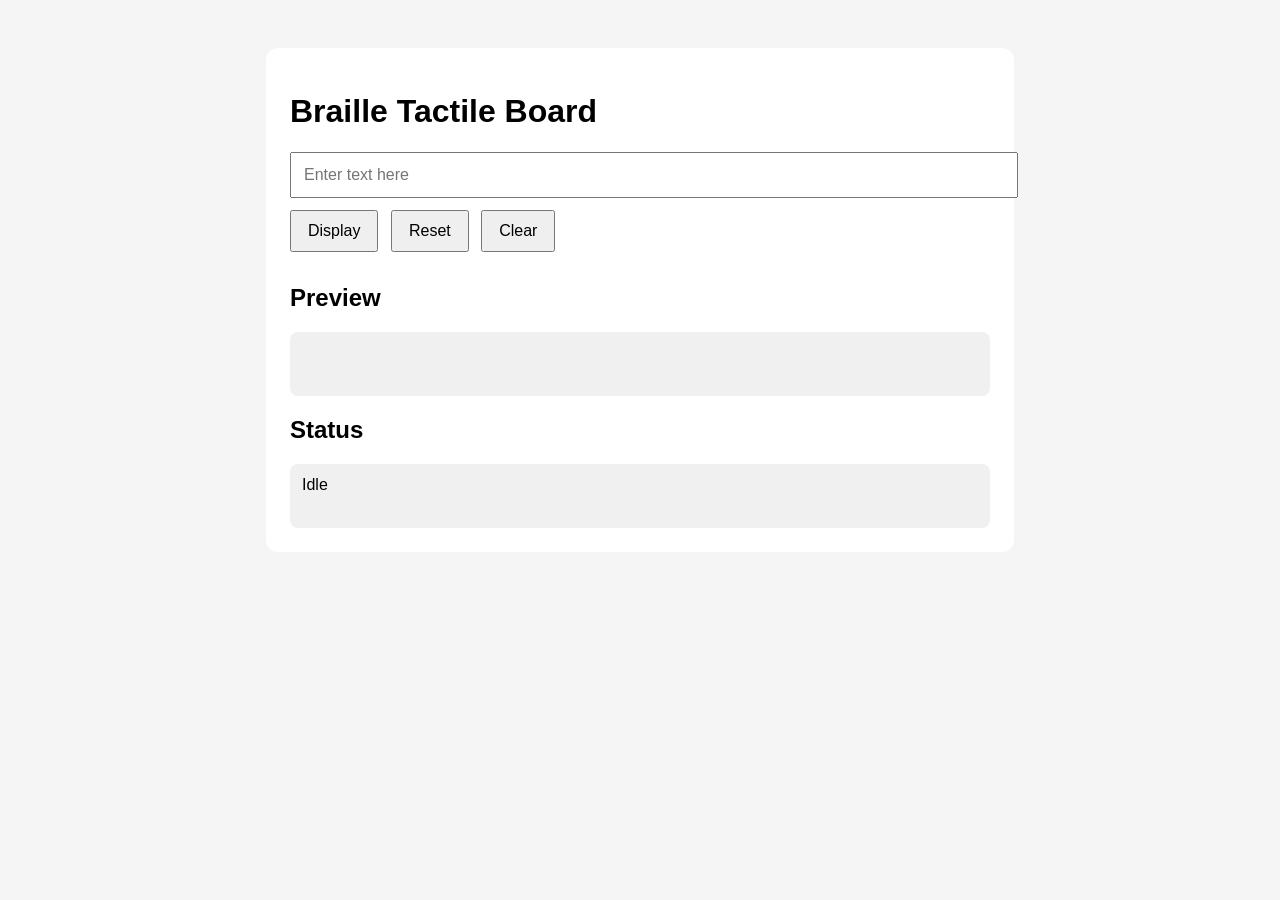
==== index.html @ ec38de1b "Add files via upload front end draft" ====
<!DOCTYPE html>
<html>
<head>
    <title>Braille Board Controller</title>
    <link rel="stylesheet" href="/static/style.css">
</head>
<body>
    <div class="container">
        <h1>Braille Tactile Board</h1>

        <input id="textInput" type="text" placeholder="Enter text here">
        <div class="buttons">
            <button onclick="sendText()">Display</button>
            <button onclick="resetBoard()">Reset</button>
            <button onclick="clearBoard()">Clear</button>
        </div>

        <h2>Preview</h2>
        <div id="preview"></div>

        <h2>Status</h2>
        <div id="status">Idle</div>
    </div>

    <script>
        async function sendText() {
            const text = document.getElementById("textInput").value;

            const response = await fetch("/display", {
                method: "POST",
                headers: { "Content-Type": "application/json" },
                body: JSON.stringify({ text: text })
            });

            const data = await response.json();

            document.getElementById("status").innerText = "Displayed successfully";

            let previewHtml = "";
            data.patterns.forEach(item => {
                previewHtml += `<p><strong>${item.char}</strong>: ${item.pattern}</p>`;
            });

            document.getElementById("preview").innerHTML = previewHtml;
        }

        async function resetBoard() {
            await fetch("/reset", { method: "POST" });
            document.getElementById("status").innerText = "Board reset";
        }

        async function clearBoard() {
            await fetch("/clear", { method: "POST" });
            document.getElementById("status").innerText = "Board cleared";
            document.getElementById("preview").innerHTML = "";
            document.getElementById("textInput").value = "";
        }
    </script>
</body>
</html>
---- static/style.css ----
body {
    font-family: Arial, sans-serif;
    padding: 40px;
    background: #f5f5f5;
}

.container {
    max-width: 700px;
    margin: auto;
    background: white;
    padding: 24px;
    border-radius: 12px;
}

input {
    width: 100%;
    padding: 12px;
    font-size: 16px;
    margin-bottom: 12px;
}

button {
    padding: 10px 16px;
    margin-right: 8px;
    margin-bottom: 12px;
    font-size: 16px;
    cursor: pointer;
}

#preview, #status {
    background: #f0f0f0;
    padding: 12px;
    border-radius: 8px;
    min-height: 40px;
}
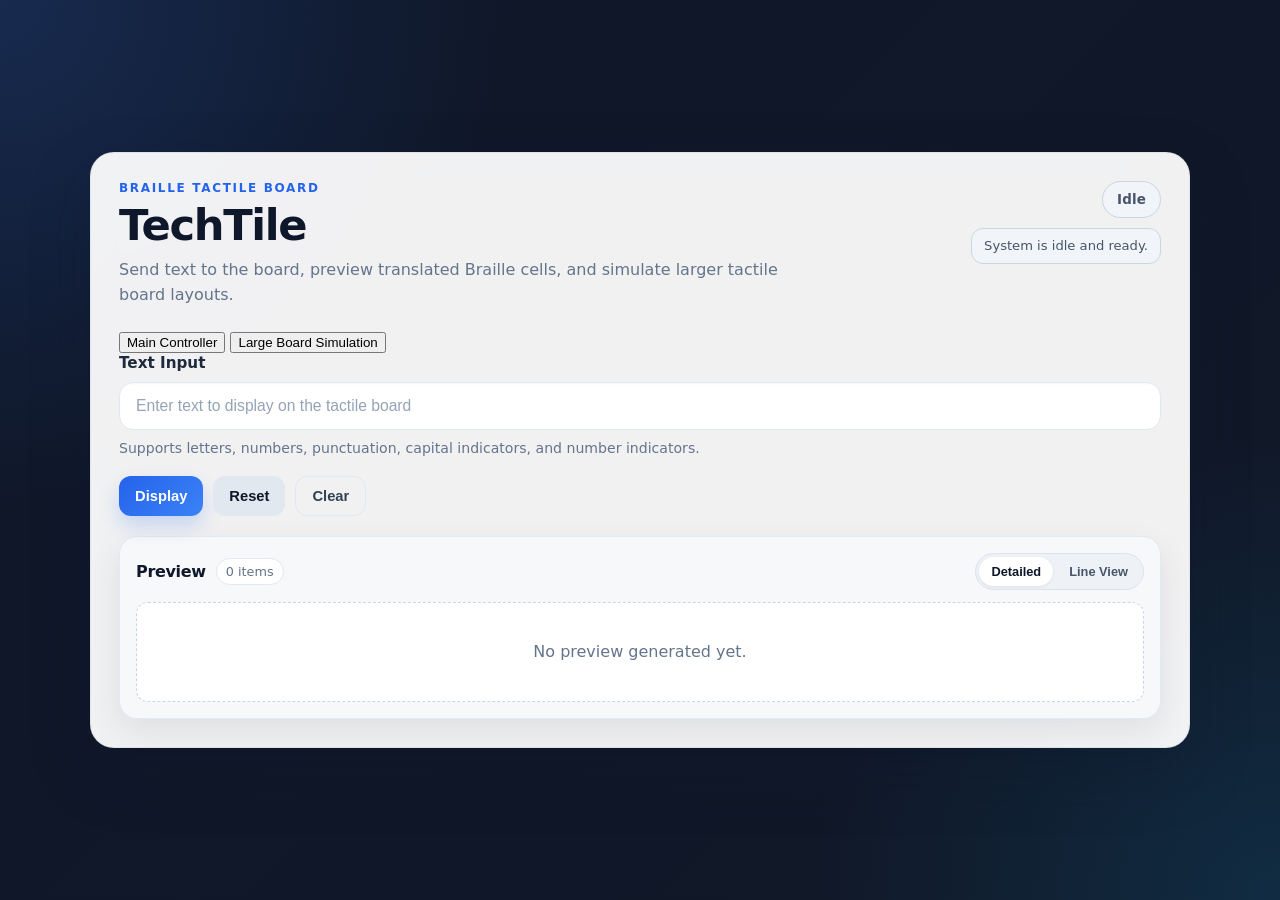
==== commit 3e711252: "Add files via upload Update index.html - add simulation" ====
--- a/index.html
+++ b/index.html
@@ -1,60 +1,1194 @@
 <!DOCTYPE html>
-<html>
+<html lang="en">
 <head>
+    <meta charset="UTF-8" />
+    <meta name="viewport" content="width=device-width, initial-scale=1.0" />
     <title>Braille Board Controller</title>
-    <link rel="stylesheet" href="/static/style.css">
+    <link rel="stylesheet" href="/static/style.css" />
 </head>
 <body>
-    <div class="container">
-        <h1>Braille Tactile Board</h1>
-
-        <input id="textInput" type="text" placeholder="Enter text here">
-        <div class="buttons">
-            <button onclick="sendText()">Display</button>
-            <button onclick="resetBoard()">Reset</button>
-            <button onclick="clearBoard()">Clear</button>
-        </div>
-
-        <h2>Preview</h2>
-        <div id="preview"></div>
-
-        <h2>Status</h2>
-        <div id="status">Idle</div>
-    </div>
+    <main class="app-shell">
+        <section class="panel">
+            <header class="panel-header">
+                <div class="header-left">
+                    <p class="eyebrow">Braille Tactile Board</p>
+                    <h1>TechTile</h1>
+                    <p class="subtitle">
+                        Send text to the board, preview translated Braille cells, and simulate larger tactile board layouts.
+                    </p>
+                </div>
+
+                <div class="header-right">
+                    <div class="status-pill pill-idle" id="statusPill">Idle</div>
+                    <div class="status-inline status-idle" id="statusInline">
+                        System is idle and ready.
+                    </div>
+                </div>
+            </header>
+
+            <section class="tab-bar" role="tablist" aria-label="Application views">
+                <button
+                    type="button"
+                    class="app-tab active"
+                    id="mainTabBtn"
+                    role="tab"
+                    aria-selected="true"
+                    aria-controls="mainTabPanel"
+                    onclick="setAppTab('main')"
+                >
+                    Main Controller
+                </button>
+                <button
+                    type="button"
+                    class="app-tab"
+                    id="simulationTabBtn"
+                    role="tab"
+                    aria-selected="false"
+                    aria-controls="simulationTabPanel"
+                    onclick="setAppTab('simulation')"
+                >
+                    Large Board Simulation
+                </button>
+            </section>
+
+            <section
+                id="mainTabPanel"
+                class="tab-panel active"
+                role="tabpanel"
+                aria-labelledby="mainTabBtn"
+            >
+                <section class="control-group">
+                    <label for="textInput" class="input-label">Text Input</label>
+                    <div class="input-row">
+                        <input
+                            id="textInput"
+                            type="text"
+                            placeholder="Enter text to display on the tactile board"
+                            maxlength="120"
+                        />
+                    </div>
+                    <p class="helper-text">
+                        Supports letters, numbers, punctuation, capital indicators, and number indicators.
+                    </p>
+                </section>
+
+                <section class="action-group">
+                    <button class="btn btn-primary" onclick="sendText()">Display</button>
+                    <button class="btn btn-secondary" onclick="resetBoard()">Reset</button>
+                    <button class="btn btn-ghost" onclick="clearBoard()">Clear</button>
+                </section>
+
+                <section class="preview-section">
+                    <div class="card">
+                        <div class="card-header preview-header">
+                            <div class="preview-title-group">
+                                <h2>Preview</h2>
+                                <span class="card-meta" id="previewCount">0 items</span>
+                            </div>
+
+                            <div class="preview-toggle" role="tablist" aria-label="Preview mode">
+                                <button
+                                    type="button"
+                                    class="toggle-btn active"
+                                    id="detailModeBtn"
+                                    onclick="setPreviewMode('detail')"
+                                >
+                                    Detailed
+                                </button>
+                                <button
+                                    type="button"
+                                    class="toggle-btn"
+                                    id="lineModeBtn"
+                                    onclick="setPreviewMode('line')"
+                                >
+                                    Line View
+                                </button>
+                            </div>
+                        </div>
+
+                        <div id="preview" class="preview-empty">
+                            No preview generated yet.
+                        </div>
+                    </div>
+                </section>
+            </section>
+
+            <section
+                id="simulationTabPanel"
+                class="tab-panel"
+                role="tabpanel"
+                aria-labelledby="simulationTabBtn"
+                hidden
+            >
+                <div class="simulation-layout">
+                    <div class="simulation-controls">
+                        <div class="card">
+                            <div class="card-header">
+                                <h2>Input Mode</h2>
+                                <span class="card-meta" id="simulationInputModeMeta">Text Mode</span>
+                            </div>
+
+                            <section class="control-group">
+                                <label class="input-label">Choose Input Type</label>
+                                <div class="segmented-control" role="tablist" aria-label="Simulation input type">
+                                    <button
+                                        type="button"
+                                        class="segment-btn active"
+                                        id="simulationTextModeBtn"
+                                        onclick="setSimulationInputMode('text')"
+                                    >
+                                        Text
+                                    </button>
+                                    <button
+                                        type="button"
+                                        class="segment-btn"
+                                        id="simulationJpgModeBtn"
+                                        onclick="setSimulationInputMode('jpg')"
+                                    >
+                                        Image
+                                    </button>
+                                </div>
+                            </section>
+
+                            <p class="helper-text" id="modeDescription">
+                                Text mode uses board size as rows × characters per line. Each character is shown as a grouped 2 × 3 Braille cell.
+                            </p>
+                        </div>
+
+                        <div class="card">
+                            <div class="card-header">
+                                <h2>Board Size</h2>
+                                <span class="card-meta" id="simulationBoardSizeMeta">3 rows × 8 chars</span>
+                            </div>
+
+                            <div class="board-size-grid">
+                                <section class="control-group compact-control-group">
+                                    <label for="boardRowsInput" class="input-label" id="boardRowsLabel">Rows</label>
+                                    <div class="input-row size-input-row">
+                                        <input
+                                            id="boardRowsInput"
+                                            class="small-number-input"
+                                            type="number"
+                                            min="1"
+                                            max="100"
+                                            step="1"
+                                            value="3"
+                                            placeholder="Rows"
+                                        />
+                                    </div>
+                                </section>
+
+                                <section class="control-group compact-control-group">
+                                    <label for="boardColsInput" class="input-label" id="boardColsLabel">Characters Per Line</label>
+                                    <div class="input-row size-input-row">
+                                        <input
+                                            id="boardColsInput"
+                                            class="small-number-input"
+                                            type="number"
+                                            min="1"
+                                            max="100"
+                                            step="1"
+                                            value="8"
+                                            placeholder="Characters per line"
+                                        />
+                                    </div>
+                                </section>
+                            </div>
+
+                            <p class="helper-text" id="boardSizeHelper">
+                                For text, this means rows of characters and max characters per line. For image, this becomes rows × columns.
+                            </p>
+                            <p class="helper-text image-limit-note" id="simulationImageLimitNote" hidden>
+                                Max preview size: --
+                            </p>
+
+                            <section class="action-group simulation-actions">
+                                <button class="btn btn-primary" onclick="applySimulationBoardSize()">Apply Size</button>
+                                <button class="btn btn-secondary" onclick="resetSimulationBoard()">Reset Simulation</button>
+                            </section>
+                        </div>
+
+                        <div class="card">
+                            <div class="card-header">
+                                <h2>Display Input</h2>
+                                <span class="card-meta" id="simulationDisplayMeta">Ready</span>
+                            </div>
+
+                            <section id="simulationTextInputSection" class="control-group">
+                                <label for="simulationTextInput" class="input-label">Text to Display</label>
+                                <div class="input-row">
+                                    <input
+                                        id="simulationTextInput"
+                                        type="text"
+                                        placeholder="Enter text to simulate on the large board"
+                                        maxlength="1000"
+                                    />
+                                </div>
+                                <p class="helper-text">
+                                    Characters wrap to the next line when they exceed the max characters per line. If the full text exceeds the board capacity, use Continue Text in the preview panel.
+                                </p>
+                            </section>
+
+                            <section id="simulationJpgInputSection" class="control-group" hidden>
+                                <label for="simulationJpgInput" class="input-label">Image Upload</label>
+                                <div class="input-row">
+                                    <input
+                                        id="simulationJpgInput"
+                                        type="file"
+                                        accept=".jpg,.jpeg,image/jpeg"
+                                        disabled
+                                    />
+                                </div>
+                                <p class="helper-text">
+                                    Image upload UI is included, and the board switches to rows × columns mode, but image rendering is still disabled for now.
+                                </p>
+                            </section>
+
+                            <section class="action-group simulation-actions">
+                                <button class="btn btn-primary" onclick="renderSimulationInput()">Render on Board</button>
+                                <button class="btn btn-ghost" onclick="clearSimulationContent()">Clear Content</button>
+                            </section>
+
+                            <p class="helper-text simulation-pagination-note" id="simulationPaginationNote">
+                                No overflow text.
+                            </p>
+                        </div>
+                    </div>
+
+                    <div class="simulation-preview">
+                        <div class="card">
+                            <div class="card-header preview-header">
+                                <div class="preview-title-group">
+                                    <h2>Large Board Preview</h2>
+                                    <span class="card-meta" id="simulationPreviewCount">24 character slots</span>
+                                </div>
+
+                                <div class="simulation-preview-actions">
+                                    <button
+                                        class="btn btn-secondary btn-compact"
+                                        id="continueTextBtn"
+                                        onclick="continueSimulationText()"
+                                        hidden
+                                    >
+                                        Continue Text
+                                    </button>
+                                </div>
+                            </div>
+
+                            <div class="simulation-board-shell text-fit" id="simulationBoardShell">
+                                <div id="simulationBoard" class="simulation-board" aria-label="Large board simulation"></div>
+                            </div>
+
+                            <div class="simulation-detail-section" id="simulationDetailSection">
+                                <div class="simulation-detail-header">
+                                    <div class="preview-title-group">
+                                        <h3>Detailed Preview</h3>
+                                        <span class="card-meta" id="simulationDetailCount">0 items</span>
+                                    </div>
+                                </div>
+
+                                <div id="simulationDetailPreview" class="preview-empty">
+                                    No detailed preview generated yet.
+                                </div>
+                            </div>
+                        </div>
+                    </div>
+                </div>
+            </section>
+        </section>
+    </main>
 
     <script>
-        async function sendText() {
-            const text = document.getElementById("textInput").value;
-
+        const statusPillEl = document.getElementById("statusPill");
+        const statusInlineEl = document.getElementById("statusInline");
+        const previewEl = document.getElementById("preview");
+        const previewCountEl = document.getElementById("previewCount");
+        const textInputEl = document.getElementById("textInput");
+        const detailModeBtn = document.getElementById("detailModeBtn");
+        const lineModeBtn = document.getElementById("lineModeBtn");
+
+        const mainTabBtn = document.getElementById("mainTabBtn");
+        const simulationTabBtn = document.getElementById("simulationTabBtn");
+        const mainTabPanel = document.getElementById("mainTabPanel");
+        const simulationTabPanel = document.getElementById("simulationTabPanel");
+
+        const boardRowsInputEl = document.getElementById("boardRowsInput");
+        const boardColsInputEl = document.getElementById("boardColsInput");
+        const boardRowsLabelEl = document.getElementById("boardRowsLabel");
+        const boardColsLabelEl = document.getElementById("boardColsLabel");
+        const boardSizeHelperEl = document.getElementById("boardSizeHelper");
+        const modeDescriptionEl = document.getElementById("modeDescription");
+        const simulationImageLimitNoteEl = document.getElementById("simulationImageLimitNote");
+
+        const simulationBoardShellEl = document.getElementById("simulationBoardShell");
+        const simulationBoardEl = document.getElementById("simulationBoard");
+        const simulationBoardSizeMetaEl = document.getElementById("simulationBoardSizeMeta");
+        const simulationPreviewCountEl = document.getElementById("simulationPreviewCount");
+        const simulationDetailSectionEl = document.getElementById("simulationDetailSection");
+        const simulationDetailPreviewEl = document.getElementById("simulationDetailPreview");
+        const simulationDetailCountEl = document.getElementById("simulationDetailCount");
+
+        const simulationTextModeBtn = document.getElementById("simulationTextModeBtn");
+        const simulationJpgModeBtn = document.getElementById("simulationJpgModeBtn");
+        const simulationInputModeMetaEl = document.getElementById("simulationInputModeMeta");
+        const simulationDisplayMetaEl = document.getElementById("simulationDisplayMeta");
+        const simulationTextInputSectionEl = document.getElementById("simulationTextInputSection");
+        const simulationJpgInputSectionEl = document.getElementById("simulationJpgInputSection");
+        const simulationTextInputEl = document.getElementById("simulationTextInput");
+        const simulationJpgInputEl = document.getElementById("simulationJpgInput");
+        const continueTextBtnEl = document.getElementById("continueTextBtn");
+        const simulationPaginationNoteEl = document.getElementById("simulationPaginationNote");
+
+        let previewMode = "detail";
+        let activeAppTab = "main";
+        let latestPatterns = [];
+        let simulationInputMode = "text";
+
+        const TEXT_MODE_DEFAULTS = {
+            rows: 3,
+            cols: 8
+        };
+
+        const IMAGE_MODE_DEFAULTS = {
+            rows: 12,
+            cols: 18
+        };
+
+        const IMAGE_SIZING = {
+            minDotSize: 2,
+            preferredGap: 10,
+            minGap: 2,
+            dotCapReferenceRows: 12,
+            dotCapReferenceCols: 18,
+            gapCapReferenceRows: 20,
+            gapCapReferenceCols: 20
+        };
+
+        const simulationState = {
+            rows: TEXT_MODE_DEFAULTS.rows,
+            cols: TEXT_MODE_DEFAULTS.cols,
+            textPatterns: [],
+            textOffset: 0,
+            hasMoreText: false,
+            activeTextSliceLength: 0,
+            currentPagePatterns: []
+        };
+
+        function escapeHtml(value) {
+            return String(value)
+                .replace(/&/g, "&amp;")
+                .replace(/</g, "&lt;")
+                .replace(/>/g, "&gt;")
+                .replace(/"/g, "&quot;")
+                .replace(/'/g, "&#039;");
+        }
+
+        function clamp(value, min, max) {
+            return Math.min(max, Math.max(min, value));
+        }
+
+        function clampInteger(value, min, max, fallback) {
+            const parsed = Number.parseInt(value, 10);
+            if (Number.isNaN(parsed)) {
+                return fallback;
+            }
+            return Math.min(max, Math.max(min, parsed));
+        }
+
+        function setStatus(message, type = "idle") {
+            statusPillEl.textContent = type.charAt(0).toUpperCase() + type.slice(1);
+            statusPillEl.className = `status-pill pill-${type}`;
+
+            statusInlineEl.textContent = message;
+            statusInlineEl.className = `status-inline status-${type}`;
+        }
+
+        function setAppTab(tab) {
+            activeAppTab = tab;
+
+            const isMain = tab === "main";
+            mainTabBtn.classList.toggle("active", isMain);
+            simulationTabBtn.classList.toggle("active", !isMain);
+
+            mainTabBtn.setAttribute("aria-selected", String(isMain));
+            simulationTabBtn.setAttribute("aria-selected", String(!isMain));
+
+            mainTabPanel.classList.toggle("active", isMain);
+            simulationTabPanel.classList.toggle("active", !isMain);
+
+            mainTabPanel.hidden = !isMain;
+            simulationTabPanel.hidden = isMain;
+
+            if (!isMain && simulationInputMode === "jpg") {
+                requestAnimationFrame(() => {
+                    updateImageLimitDisplay();
+                    updateImageBoardSizing();
+                });
+            }
+        }
+
+        function setPreviewMode(mode) {
+            previewMode = mode;
+
+            detailModeBtn.classList.toggle("active", mode === "detail");
+            lineModeBtn.classList.toggle("active", mode === "line");
+
+            renderPreview(latestPatterns);
+        }
+
+        function renderBrailleCell(pattern, extraClass = "") {
+            const safePattern = String(pattern || "000000").padEnd(6, "0").slice(0, 6);
+            const dots = safePattern.split("");
+
+            return `
+                <div class="braille-cell ${extraClass}" aria-label="Braille pattern ${safePattern}">
+                    ${dots.map((bit, index) => `
+                        <span
+                            class="dot ${bit === "1" ? "raised" : ""}"
+                            data-dot="${index + 1}"
+                            aria-hidden="true"
+                        ></span>
+                    `).join("")}
+                </div>
+            `;
+        }
+
+        function renderDetailPreview(patterns) {
+            return `
+                <div class="preview-list">
+                    ${patterns.map(item => {
+                        const char = escapeHtml(item.char ?? "");
+                        const pattern = escapeHtml(item.pattern ?? "000000");
+                        const type = escapeHtml(item.type ?? "unknown");
+                        const meaning = item.meaning ? escapeHtml(item.meaning) : "";
+
+                        return `
+                            <div class="preview-item">
+                                <div class="preview-main">
+                                    ${renderBrailleCell(item.pattern)}
+
+                                    <div class="preview-text">
+                                        <div class="preview-char">${char === " " ? "&nbsp;" : char}</div>
+
+                                        <div class="preview-meta">
+                                            <span class="preview-badge">${type}</span>
+                                            ${meaning ? `<span class="preview-meaning">• ${meaning}</span>` : ""}
+                                        </div>
+
+                                        <div class="preview-pattern">${pattern}</div>
+                                    </div>
+                                </div>
+                            </div>
+                        `;
+                    }).join("")}
+                </div>
+            `;
+        }
+
+        function renderLinePreview(patterns) {
+            return `
+                <div class="braille-line-preview">
+                    ${patterns.map(item => `
+                        <div class="braille-line-item">
+                            ${renderBrailleCell(item.pattern, "braille-cell-line")}
+                        </div>
+                    `).join("")}
+                </div>
+            `;
+        }
+
+        function renderPreview(patterns = []) {
+            latestPatterns = Array.isArray(patterns) ? patterns : [];
+
+            if (!latestPatterns.length) {
+                previewEl.className = "preview-empty";
+                previewEl.innerHTML = "No preview generated yet.";
+                previewCountEl.textContent = "0 items";
+                return;
+            }
+
+            previewEl.className = "preview-content";
+            previewCountEl.textContent = `${latestPatterns.length} item${latestPatterns.length === 1 ? "" : "s"}`;
+
+            if (previewMode === "line") {
+                previewEl.innerHTML = renderLinePreview(latestPatterns);
+            } else {
+                previewEl.innerHTML = renderDetailPreview(latestPatterns);
+            }
+        }
+
+        function renderSimulationDetailPreview(patterns = []) {
+            if (simulationInputMode !== "text") {
+                simulationDetailSectionEl.hidden = true;
+                simulationDetailPreviewEl.className = "preview-empty";
+                simulationDetailPreviewEl.innerHTML = "Detailed preview is only shown in text mode.";
+                simulationDetailCountEl.textContent = "0 items";
+                return;
+            }
+
+            simulationDetailSectionEl.hidden = false;
+
+            if (!patterns.length) {
+                simulationDetailPreviewEl.className = "preview-empty";
+                simulationDetailPreviewEl.innerHTML = "No detailed preview generated yet.";
+                simulationDetailCountEl.textContent = "0 items";
+                return;
+            }
+
+            simulationDetailPreviewEl.className = "preview-content";
+            simulationDetailPreviewEl.innerHTML = renderDetailPreview(patterns);
+            simulationDetailCountEl.textContent = `${patterns.length} item${patterns.length === 1 ? "" : "s"}`;
+        }
+
+        function getTextBoardCapacity() {
+            return simulationState.rows * simulationState.cols;
+        }
+
+        function getImagePreviewMetrics() {
+            const shellStyles = window.getComputedStyle(simulationBoardShellEl);
+            const paddingX =
+                parseFloat(shellStyles.paddingLeft) + parseFloat(shellStyles.paddingRight);
+            const paddingY =
+                parseFloat(shellStyles.paddingTop) + parseFloat(shellStyles.paddingBottom);
+
+            const availableWidth = Math.max(120, simulationBoardShellEl.clientWidth - paddingX);
+            const availableHeight = Math.max(120, simulationBoardShellEl.clientHeight - paddingY);
+
+            return { availableWidth, availableHeight };
+        }
+
+        function getImageSizeLimits() {
+            const { availableWidth, availableHeight } = getImagePreviewMetrics();
+            const minDot = IMAGE_SIZING.minDotSize;
+            const minGap = IMAGE_SIZING.minGap;
+
+            const maxCols = Math.max(
+                1,
+                Math.floor((availableWidth + minGap) / (minDot + minGap))
+            );
+
+            const maxRows = Math.max(
+                1,
+                Math.floor((availableHeight + minGap) / (minDot + minGap))
+            );
+
+            return { maxRows, maxCols, availableWidth, availableHeight };
+        }
+
+        function getMaxImageDotCap(availableWidth, availableHeight) {
+            const cols = IMAGE_SIZING.dotCapReferenceCols;
+            const rows = IMAGE_SIZING.dotCapReferenceRows;
+            const gap = IMAGE_SIZING.preferredGap;
+
+            const widthLimited = Math.floor((availableWidth - gap * Math.max(0, cols - 1)) / cols);
+            const heightLimited = Math.floor((availableHeight - gap * Math.max(0, rows - 1)) / rows);
+
+            return Math.max(
+                IMAGE_SIZING.minDotSize,
+                Math.min(widthLimited, heightLimited)
+            );
+        }
+
+        function getMaxImageGapCaps(availableWidth, availableHeight) {
+            const cols = IMAGE_SIZING.gapCapReferenceCols;
+            const rows = IMAGE_SIZING.gapCapReferenceRows;
+            const dotCap = getMaxImageDotCap(availableWidth, availableHeight);
+
+            const gapCapX = cols > 1
+                ? Math.max(
+                    IMAGE_SIZING.minGap,
+                    Math.floor((availableWidth - dotCap * cols) / (cols - 1))
+                )
+                : 0;
+
+            const gapCapY = rows > 1
+                ? Math.max(
+                    IMAGE_SIZING.minGap,
+                    Math.floor((availableHeight - dotCap * rows) / (rows - 1))
+                )
+                : 0;
+
+            return { gapCapX, gapCapY, dotCap };
+        }
+
+        function updateImageLimitDisplay() {
+            const { maxRows, maxCols } = getImageSizeLimits();
+
+            simulationImageLimitNoteEl.hidden = simulationInputMode !== "jpg";
+            simulationImageLimitNoteEl.textContent =
+                `Max preview size in image mode: ${maxRows} rows × ${maxCols} columns.`;
+
+            if (simulationInputMode === "jpg") {
+                boardRowsInputEl.max = String(maxRows);
+                boardColsInputEl.max = String(maxCols);
+            }
+        }
+
+        function updateSimulationControlsForMode() {
+            const isText = simulationInputMode === "text";
+
+            simulationTextModeBtn.classList.toggle("active", isText);
+            simulationJpgModeBtn.classList.toggle("active", !isText);
+
+            simulationInputModeMetaEl.textContent = isText ? "Text Mode" : "Image Mode";
+
+            simulationTextInputSectionEl.hidden = !isText;
+            simulationJpgInputSectionEl.hidden = isText;
+
+            if (isText) {
+                boardRowsLabelEl.textContent = "Rows";
+                boardColsLabelEl.textContent = "Characters Per Line";
+                boardRowsInputEl.max = "100";
+                boardColsInputEl.max = "100";
+                boardColsInputEl.placeholder = "Characters per line";
+                modeDescriptionEl.textContent =
+                    "Text mode uses board size as rows × characters per line. Each character is shown as a grouped 2 × 3 Braille cell.";
+                boardSizeHelperEl.textContent =
+                    "Rows = number of text lines. Characters Per Line = max characters shown before wrapping to the next line.";
+                simulationImageLimitNoteEl.hidden = true;
+            } else {
+                boardRowsLabelEl.textContent = "Rows";
+                boardColsLabelEl.textContent = "Columns";
+                boardColsInputEl.placeholder = "Columns";
+                modeDescriptionEl.textContent =
+                    "Image mode uses board size as rows × columns. The dots resize to fit the preview box within the maximum supported preview size.";
+                boardSizeHelperEl.textContent =
+                    "Rows × Columns defines a uniform dot matrix for image mode.";
+                updateImageLimitDisplay();
+            }
+
+            updateSimulationBoardMeta();
+            updateSimulationPaginationUI();
+            renderSimulationDetailPreview(simulationState.currentPagePatterns);
+        }
+
+        function updateSimulationBoardMeta() {
+            if (simulationInputMode === "text") {
+                const totalSlots = simulationState.rows * simulationState.cols;
+                simulationBoardSizeMetaEl.textContent = `${simulationState.rows} rows × ${simulationState.cols} chars`;
+                simulationPreviewCountEl.textContent = `${totalSlots} character slot${totalSlots === 1 ? "" : "s"}`;
+            } else {
+                const totalDots = simulationState.rows * simulationState.cols;
+                simulationBoardSizeMetaEl.textContent = `${simulationState.rows} rows × ${simulationState.cols} cols`;
+                simulationPreviewCountEl.textContent = `${totalDots} dot${totalDots === 1 ? "" : "s"}`;
+            }
+        }
+
+        function updateSimulationPaginationUI() {
+            if (simulationInputMode !== "text") {
+                continueTextBtnEl.hidden = true;
+                simulationPaginationNoteEl.textContent = "Pagination is only used in text mode.";
+                return;
+            }
+
+            if (!simulationState.textPatterns.length) {
+                continueTextBtnEl.hidden = true;
+                simulationPaginationNoteEl.textContent = "No overflow text.";
+                return;
+            }
+
+            const capacity = getTextBoardCapacity();
+            const start = simulationState.textOffset;
+            const end = Math.min(start + capacity, simulationState.textPatterns.length);
+
+            if (simulationState.hasMoreText) {
+                continueTextBtnEl.hidden = false;
+                simulationPaginationNoteEl.textContent =
+                    `Showing characters ${start + 1}-${end} of ${simulationState.textPatterns.length}. More text remains.`;
+            } else {
+                continueTextBtnEl.hidden = true;
+                simulationPaginationNoteEl.textContent =
+                    `Showing characters ${start + 1}-${end} of ${simulationState.textPatterns.length}.`;
+            }
+        }
+
+        function clearSimulationBoard() {
+            simulationBoardEl.innerHTML = "";
+        }
+
+        function createBrailleCharCell(pattern) {
+            const safePattern = String(pattern || "000000").padEnd(6, "0").slice(0, 6);
+            const dots = safePattern.split("");
+
+            const charCell = document.createElement("div");
+            charCell.className = "simulation-char-cell";
+
+            dots.forEach((bit) => {
+                const dotEl = document.createElement("span");
+                dotEl.className = "simulation-dot";
+                if (bit === "1") {
+                    dotEl.classList.add("active");
+                }
+                dotEl.setAttribute("aria-hidden", "true");
+                charCell.appendChild(dotEl);
+            });
+
+            return charCell;
+        }
+
+        function updateImageBoardSizing() {
+            if (simulationInputMode !== "jpg") {
+                return;
+            }
+
+            const rows = Math.max(1, simulationState.rows);
+            const cols = Math.max(1, simulationState.cols);
+            const { availableWidth, availableHeight } = getImagePreviewMetrics();
+            const { dotCap, gapCapX, gapCapY } = getMaxImageGapCaps(availableWidth, availableHeight);
+
+            /*
+            * Use one shared gap value so spacing is identical in X and Y.
+            * Also scale the board to fill the preview box as much as possible.
+            */
+            let dotSize = Math.floor(Math.min(
+                cols > 0 ? availableWidth / cols : availableWidth,
+                rows > 0 ? availableHeight / rows : availableHeight
+            ));
+
+            if (!Number.isFinite(dotSize) || dotSize <= 0) {
+                dotSize = IMAGE_SIZING.minDotSize;
+            }
+
+            dotSize = clamp(dotSize, IMAGE_SIZING.minDotSize, dotCap);
+
+            /*
+            * NEW: density-based dot scaling
+            * Smaller boards → slightly smaller dots (better visual balance)
+            */
+            const density = rows * cols;
+
+            let scaleFactor = 1;
+
+            /* tune these thresholds as needed */
+            if (density < 400) {
+                scaleFactor = 0.7;   // small boards (e.g., 20x10)
+            } else if (density < 900) {
+                scaleFactor = 0.8;   // medium boards (e.g., 30x30)
+            } else if (density < 1600) {
+                scaleFactor = 0.92;   // slightly reduce
+            } else {
+                scaleFactor = 1;      // large boards (50x50+) stay unchanged
+            }
+
+            dotSize = Math.floor(dotSize * scaleFactor);
+
+            let sharedGapX = cols > 1
+                ? (availableWidth - (dotSize * cols)) / (cols - 1)
+                : 0;
+
+            let sharedGapY = rows > 1
+                ? (availableHeight - (dotSize * rows)) / (rows - 1)
+                : 0;
+
+            let sharedGap = Math.floor(Math.min(sharedGapX, sharedGapY));
+
+            const sharedGapCap = Math.min(
+                cols > 1 ? gapCapX : Number.POSITIVE_INFINITY,
+                rows > 1 ? gapCapY : Number.POSITIVE_INFINITY
+            );
+
+            if (!Number.isFinite(sharedGap)) {
+                sharedGap = 0;
+            }
+
+            if (rows > 1 || cols > 1) {
+                sharedGap = clamp(sharedGap, IMAGE_SIZING.minGap, sharedGapCap);
+            } else {
+                sharedGap = 0;
+            }
+
+            /*
+            * After clamping the shared gap, recompute the biggest dot size that
+            * still fits both width and height.
+            */
+            const fitDotWidth = Math.floor(
+                (availableWidth - sharedGap * Math.max(0, cols - 1)) / cols
+            );
+            const fitDotHeight = Math.floor(
+                (availableHeight - sharedGap * Math.max(0, rows - 1)) / rows
+            );
+
+            dotSize = clamp(
+                Math.min(dotSize, fitDotWidth, fitDotHeight),
+                IMAGE_SIZING.minDotSize,
+                dotCap
+            );
+
+            /*
+            * Center the board while keeping equal spacing horizontally and vertically.
+            */
+            simulationBoardEl.style.setProperty("--simulation-image-dot-size", `${dotSize}px`);
+            simulationBoardEl.style.setProperty("--simulation-image-gap-x", `${sharedGap}px`);
+            simulationBoardEl.style.setProperty("--simulation-image-gap-y", `${sharedGap}px`);
+            simulationBoardEl.style.gridTemplateColumns = `repeat(${cols}, ${dotSize}px)`;
+            simulationBoardEl.style.gridTemplateRows = `repeat(${rows}, ${dotSize}px)`;
+        }
+        
+        function buildTextSimulationBoard() {
+            clearSimulationBoard();
+
+            simulationBoardShellEl.classList.remove("image-fit");
+            simulationBoardShellEl.classList.add("text-fit");
+
+            simulationBoardEl.className = "simulation-board simulation-board-text";
+
+            /* hard reset all inline styles from image mode */
+            simulationBoardEl.removeAttribute("style");
+
+            /* explicitly restore text-mode layout */
+            simulationBoardEl.style.width = "max-content";
+            simulationBoardEl.style.height = "auto";
+            simulationBoardEl.style.gridTemplateColumns =
+                `repeat(${simulationState.cols}, var(--simulation-char-cell-width))`;
+
+            const capacity = getTextBoardCapacity();
+            const start = simulationState.textOffset;
+            const end = Math.min(start + capacity, simulationState.textPatterns.length);
+            const visiblePatterns = simulationState.textPatterns.slice(start, end);
+
+            simulationState.currentPagePatterns = visiblePatterns;
+            simulationState.activeTextSliceLength = visiblePatterns.length;
+            simulationState.hasMoreText = end < simulationState.textPatterns.length;
+
+            const fragment = document.createDocumentFragment();
+
+            for (let index = 0; index < capacity; index += 1) {
+                const pattern = visiblePatterns[index]?.pattern ?? "000000";
+                const charCellEl = createBrailleCharCell(pattern);
+                fragment.appendChild(charCellEl);
+            }
+
+            simulationBoardEl.appendChild(fragment);
+
+            simulationBoardShellEl.scrollLeft = 0;
+            simulationBoardShellEl.scrollTop = 0;
+
+            updateSimulationBoardMeta();
+            updateSimulationPaginationUI();
+            renderSimulationDetailPreview(visiblePatterns);
+        }
+
+        function buildImageSimulationBoard() {
+            clearSimulationBoard();
+
+            simulationBoardShellEl.classList.remove("text-fit");
+            simulationBoardShellEl.classList.add("image-fit");
+
+            simulationBoardEl.className = "simulation-board simulation-board-image";
+
+            /* hard reset all inline styles from text mode */
+            simulationBoardEl.removeAttribute("style");
+
+            /* explicitly restore image-mode layout */
+            simulationBoardEl.style.width = "100%";
+            simulationBoardEl.style.height = "100%";
+
+            const totalDots = simulationState.rows * simulationState.cols;
+            const fragment = document.createDocumentFragment();
+
+            simulationState.currentPagePatterns = [];
+
+            for (let index = 0; index < totalDots; index += 1) {
+                const dotEl = document.createElement("span");
+                dotEl.className = "simulation-dot";
+                dotEl.setAttribute("aria-hidden", "true");
+                fragment.appendChild(dotEl);
+            }
+
+            simulationBoardEl.appendChild(fragment);
+
+            updateSimulationBoardMeta();
+            updateSimulationPaginationUI();
+            renderSimulationDetailPreview([]);
+
+            requestAnimationFrame(() => {
+                updateImageLimitDisplay();
+                updateImageBoardSizing();
+            });
+        }
+
+
+        function buildSimulationBoard() {
+            if (simulationInputMode === "text") {
+                buildTextSimulationBoard();
+            } else {
+                buildImageSimulationBoard();
+            }
+        }
+
+        function setSimulationInputMode(mode) {
+            simulationInputMode = mode;
+
+            if (mode === "text") {
+                simulationState.rows = clampInteger(boardRowsInputEl.value, 1, 100, TEXT_MODE_DEFAULTS.rows);
+                simulationState.cols = clampInteger(boardColsInputEl.value, 1, 100, TEXT_MODE_DEFAULTS.cols);
+            } else {
+                const { maxRows, maxCols } = getImageSizeLimits();
+                simulationState.rows = clampInteger(boardRowsInputEl.value, 1, maxRows, IMAGE_MODE_DEFAULTS.rows);
+                simulationState.cols = clampInteger(boardColsInputEl.value, 1, maxCols, IMAGE_MODE_DEFAULTS.cols);
+            }
+
+            boardRowsInputEl.value = simulationState.rows;
+            boardColsInputEl.value = simulationState.cols;
+
+            updateSimulationControlsForMode();
+            buildSimulationBoard();
+        }
+
+        function applySimulationBoardSize() {
+            if (simulationInputMode === "text") {
+                const rows = clampInteger(boardRowsInputEl.value, 1, 100, simulationState.rows);
+                const cols = clampInteger(boardColsInputEl.value, 1, 100, simulationState.cols);
+
+                boardRowsInputEl.value = rows;
+                boardColsInputEl.value = cols;
+
+                simulationState.rows = rows;
+                simulationState.cols = cols;
+                simulationState.textOffset = 0;
+
+                buildSimulationBoard();
+                setStatus(`Text simulation board resized to ${rows} rows by ${cols} characters per line.`, "success");
+                return;
+            }
+
+            const { maxRows, maxCols } = getImageSizeLimits();
+            const inputRows = Number.parseInt(boardRowsInputEl.value, 10);
+            const inputCols = Number.parseInt(boardColsInputEl.value, 10);
+
+            const requestedRows = clampInteger(boardRowsInputEl.value, 1, maxRows, simulationState.rows);
+            const requestedCols = clampInteger(boardColsInputEl.value, 1, maxCols, simulationState.cols);
+
+            boardRowsInputEl.value = requestedRows;
+            boardColsInputEl.value = requestedCols;
+
+            simulationState.rows = requestedRows;
+            simulationState.cols = requestedCols;
+
+            buildSimulationBoard();
+
+            if (inputRows > maxRows || inputCols > maxCols) {
+                setStatus(
+                    `Image simulation board was limited to ${maxRows} rows × ${maxCols} columns to fit the preview.`,
+                    "warning"
+                );
+            } else {
+                setStatus(`Image simulation board resized to ${requestedRows} rows by ${requestedCols} columns.`, "success");
+            }
+        }
+
+        function clearSimulationContent() {
+            simulationState.textPatterns = [];
+            simulationState.textOffset = 0;
+            simulationState.hasMoreText = false;
+            simulationState.activeTextSliceLength = 0;
+            simulationState.currentPagePatterns = [];
+
+            if (simulationInputMode === "text") {
+                buildTextSimulationBoard();
+            } else {
+                buildImageSimulationBoard();
+            }
+
+            setStatus("Simulation content cleared.", "success");
+        }
+
+        function resetSimulationBoard() {
+            if (simulationInputMode === "text") {
+                simulationState.rows = TEXT_MODE_DEFAULTS.rows;
+                simulationState.cols = TEXT_MODE_DEFAULTS.cols;
+            } else {
+                const { maxRows, maxCols } = getImageSizeLimits();
+                simulationState.rows = Math.min(IMAGE_MODE_DEFAULTS.rows, maxRows);
+                simulationState.cols = Math.min(IMAGE_MODE_DEFAULTS.cols, maxCols);
+            }
+
+            simulationState.textPatterns = [];
+            simulationState.textOffset = 0;
+            simulationState.hasMoreText = false;
+            simulationState.activeTextSliceLength = 0;
+            simulationState.currentPagePatterns = [];
+
+            boardRowsInputEl.value = simulationState.rows;
+            boardColsInputEl.value = simulationState.cols;
+            simulationTextInputEl.value = "";
+
+            buildSimulationBoard();
+            setStatus("Simulation board reset to default.", "success");
+        }
+
+        async function fetchBraillePatterns(text) {
             const response = await fetch("/display", {
                 method: "POST",
                 headers: { "Content-Type": "application/json" },
-                body: JSON.stringify({ text: text })
+                body: JSON.stringify({ text })
             });
 
+            if (!response.ok) {
+                throw new Error(`Display request failed with status ${response.status}`);
+            }
+
             const data = await response.json();
-
-            document.getElementById("status").innerText = "Displayed successfully";
-
-            let previewHtml = "";
-            data.patterns.forEach(item => {
-                previewHtml += `<p><strong>${item.char}</strong>: ${item.pattern}</p>`;
-            });
-
-            document.getElementById("preview").innerHTML = previewHtml;
+            return Array.isArray(data.patterns) ? data.patterns : [];
+        }
+
+        async function renderSimulationInput() {
+            if (simulationInputMode === "jpg") {
+                buildImageSimulationBoard();
+                simulationDisplayMetaEl.textContent = "Image Mode Placeholder";
+                setStatus("Image mode board layout is ready, but image rendering is not implemented yet.", "warning");
+                return;
+            }
+
+            const text = simulationTextInputEl.value;
+
+            if (!text.trim()) {
+                simulationState.textPatterns = [];
+                simulationState.textOffset = 0;
+                simulationState.hasMoreText = false;
+                simulationState.activeTextSliceLength = 0;
+                simulationState.currentPagePatterns = [];
+                buildTextSimulationBoard();
+                simulationDisplayMetaEl.textContent = "Ready";
+                setStatus("Please enter text to render onto the simulation board.", "warning");
+                return;
+            }
+
+            try {
+                setStatus("Rendering text on the large simulation board...", "loading");
+
+                const patterns = await fetchBraillePatterns(text);
+                simulationState.textPatterns = patterns;
+                simulationState.textOffset = 0;
+                simulationDisplayMetaEl.textContent = "Text Rendered";
+
+                buildTextSimulationBoard();
+
+                if (simulationState.hasMoreText) {
+                    setStatus("Text rendered. Use Continue Text in the preview panel to show the next page.", "success");
+                } else {
+                    setStatus("Simulation board rendered successfully.", "success");
+                }
+            } catch (error) {
+                console.error(error);
+                simulationDisplayMetaEl.textContent = "Error";
+                setStatus("Failed to render simulation text.", "error");
+            }
+        }
+
+        function continueSimulationText() {
+            if (simulationInputMode !== "text") {
+                return;
+            }
+
+            const capacity = getTextBoardCapacity();
+
+            if (!simulationState.textPatterns.length || capacity <= 0) {
+                updateSimulationPaginationUI();
+                return;
+            }
+
+            const nextOffset = simulationState.textOffset + capacity;
+
+            if (nextOffset >= simulationState.textPatterns.length) {
+                simulationState.hasMoreText = false;
+                updateSimulationPaginationUI();
+                setStatus("No more text remains to display.", "warning");
+                return;
+            }
+
+            simulationState.textOffset = nextOffset;
+            buildTextSimulationBoard();
+
+            if (simulationState.hasMoreText) {
+                setStatus("Showing next page of text.", "success");
+            } else {
+                setStatus("Showing final page of text.", "success");
+            }
+        }
+
+        async function sendText() {
+            const text = textInputEl.value.trim();
+
+            if (!text) {
+                setStatus("Please enter text before displaying.", "warning");
+                renderPreview([]);
+                return;
+            }
+
+            try {
+                setStatus("Sending text to board...", "loading");
+
+                const patterns = await fetchBraillePatterns(text);
+
+                renderPreview(patterns);
+                setStatus("Text displayed successfully.", "success");
+            } catch (error) {
+                console.error(error);
+                setStatus("Failed to display text on the board.", "error");
+            }
         }
 
         async function resetBoard() {
-            await fetch("/reset", { method: "POST" });
-            document.getElementById("status").innerText = "Board reset";
+            try {
+                setStatus("Resetting board...", "loading");
+
+                const response = await fetch("/reset", {
+                    method: "POST"
+                });
+
+                if (!response.ok) {
+                    throw new Error(`Reset request failed with status ${response.status}`);
+                }
+
+                textInputEl.value = "";
+                renderPreview([]);
+                setStatus("Board reset successfully.", "success");
+            } catch (error) {
+                console.error(error);
+                setStatus("Failed to reset the board.", "error");
+            }
         }
 
         async function clearBoard() {
-            await fetch("/clear", { method: "POST" });
-            document.getElementById("status").innerText = "Board cleared";
-            document.getElementById("preview").innerHTML = "";
-            document.getElementById("textInput").value = "";
-        }
+            try {
+                setStatus("Clearing board...", "loading");
+
+                const response = await fetch("/clear", {
+                    method: "POST"
+                });
+
+                if (!response.ok) {
+                    throw new Error(`Clear request failed with status ${response.status}`);
+                }
+
+                textInputEl.value = "";
+                renderPreview([]);
+                setStatus("Board cleared successfully.", "success");
+            } catch (error) {
+                console.error(error);
+                setStatus("Failed to clear the board.", "error");
+            }
+        }
+
+        const simulationResizeObserver = new ResizeObserver(() => {
+            if (simulationInputMode === "jpg") {
+                updateImageLimitDisplay();
+                updateImageBoardSizing();
+            }
+        });
+
+        simulationResizeObserver.observe(simulationBoardShellEl);
+
+        window.addEventListener("resize", () => {
+            if (simulationInputMode === "jpg") {
+                updateImageLimitDisplay();
+                updateImageBoardSizing();
+            }
+        });
+
+        updateSimulationControlsForMode();
+        buildSimulationBoard();
     </script>
 </body>
 </html>
--- a/static/style.css
+++ b/static/style.css
@@ -1,35 +1,590 @@
+:root {
+    --bg: #0f172a;
+    --bg-accent:
+        radial-gradient(circle at top left, rgba(59, 130, 246, 0.18), transparent 32%),
+        radial-gradient(circle at bottom right, rgba(14, 165, 233, 0.14), transparent 30%),
+        linear-gradient(135deg, #0f172a 0%, #111827 100%);
+
+    --panel: rgba(255, 255, 255, 0.94);
+    --panel-border: rgba(148, 163, 184, 0.18);
+
+    --text: #0f172a;
+    --muted: #64748b;
+    --line: #e2e8f0;
+
+    --primary: #2563eb;
+    --primary-hover: #1d4ed8;
+
+    --secondary: #e2e8f0;
+    --secondary-hover: #cbd5e1;
+
+    --success-bg: #ecfdf5;
+    --success-text: #047857;
+    --warning-bg: #fffbeb;
+    --warning-text: #b45309;
+    --error-bg: #fef2f2;
+    --error-text: #b91c1c;
+    --loading-bg: #eff6ff;
+    --loading-text: #1d4ed8;
+    --idle-bg: #f1f5f9;
+    --idle-text: #475569;
+
+    --shadow-lg: 0 24px 60px rgba(15, 23, 42, 0.25);
+    --shadow-md: 0 12px 32px rgba(15, 23, 42, 0.08);
+
+    --radius-xl: 24px;
+    --radius-lg: 18px;
+    --radius-md: 14px;
+}
+
+* {
+    box-sizing: border-box;
+}
+
+html,
 body {
-    font-family: Arial, sans-serif;
-    padding: 40px;
-    background: #f5f5f5;
-}
-
-.container {
+    margin: 0;
+    min-height: 100%;
+    font-family: Inter, ui-sans-serif, system-ui, -apple-system, BlinkMacSystemFont, "Segoe UI", sans-serif;
+    color: var(--text);
+    background: var(--bg);
+}
+
+body {
+    background-image: var(--bg-accent);
+    padding: 32px;
+}
+
+.app-shell {
+    min-height: calc(100vh - 64px);
+    display: flex;
+    align-items: center;
+    justify-content: center;
+}
+
+.panel {
+    width: 100%;
+    max-width: 1100px;
+    background: var(--panel);
+    backdrop-filter: blur(14px);
+    border: 1px solid var(--panel-border);
+    border-radius: var(--radius-xl);
+    box-shadow: var(--shadow-lg);
+    padding: 28px;
+}
+
+.panel-header {
+    display: flex;
+    justify-content: space-between;
+    align-items: flex-start;
+    gap: 20px;
+    margin-bottom: 24px;
+}
+
+.header-left {
+    flex: 1;
+    min-width: 0;
+}
+
+.header-right {
+    display: flex;
+    flex-direction: column;
+    align-items: flex-end;
+    gap: 10px;
+    width: 260px;
+    flex-shrink: 0;
+}
+
+.eyebrow {
+    margin: 0 0 8px;
+    font-size: 12px;
+    font-weight: 700;
+    letter-spacing: 0.14em;
+    text-transform: uppercase;
+    color: var(--primary);
+}
+
+.panel-header h1 {
+    margin: 0;
+    font-size: clamp(2rem, 4vw, 2.7rem);
+    line-height: 1.05;
+    letter-spacing: -0.03em;
+}
+
+.subtitle {
+    margin: 10px 0 0;
     max-width: 700px;
-    margin: auto;
-    background: white;
-    padding: 24px;
-    border-radius: 12px;
+    color: var(--muted);
+    font-size: 1rem;
+    line-height: 1.55;
+}
+
+.control-group {
+    margin-bottom: 18px;
+}
+
+.input-label {
+    display: inline-block;
+    margin-bottom: 10px;
+    font-size: 0.95rem;
+    font-weight: 600;
+    color: #1e293b;
+}
+
+.input-row {
+    display: flex;
+    gap: 12px;
 }
 
 input {
     width: 100%;
-    padding: 12px;
-    font-size: 16px;
+    border: 1px solid var(--line);
+    background: #ffffff;
+    border-radius: var(--radius-md);
+    padding: 14px 16px;
+    font-size: 0.98rem;
+    color: var(--text);
+    outline: none;
+    transition: border-color 0.2s ease, box-shadow 0.2s ease;
+    box-shadow: inset 0 1px 2px rgba(15, 23, 42, 0.03);
+}
+
+input::placeholder {
+    color: #94a3b8;
+}
+
+input:focus {
+    border-color: rgba(37, 99, 235, 0.55);
+    box-shadow: 0 0 0 4px rgba(37, 99, 235, 0.12);
+}
+
+.helper-text {
+    margin: 10px 0 0;
+    font-size: 0.88rem;
+    color: var(--muted);
+}
+
+.action-group {
+    display: flex;
+    flex-wrap: wrap;
+    gap: 10px;
+    margin: 20px 0 20px;
+}
+
+.btn {
+    appearance: none;
+    border: none;
+    border-radius: 12px;
+    padding: 11px 16px;
+    font-size: 0.92rem;
+    font-weight: 600;
+    cursor: pointer;
+    transition:
+        transform 0.15s ease,
+        box-shadow 0.2s ease,
+        background 0.2s ease,
+        color 0.2s ease,
+        border-color 0.2s ease;
+}
+
+.btn:hover {
+    transform: translateY(-1px);
+}
+
+.btn:active {
+    transform: translateY(0);
+}
+
+.btn-primary {
+    background: linear-gradient(135deg, var(--primary), #3b82f6);
+    color: white;
+    box-shadow: 0 10px 20px rgba(37, 99, 235, 0.2);
+}
+
+.btn-primary:hover {
+    background: linear-gradient(135deg, var(--primary-hover), #2563eb);
+}
+
+.btn-secondary {
+    background: #e2e8f0;
+    color: #0f172a;
+}
+
+.btn-secondary:hover {
+    background: var(--secondary-hover);
+}
+
+.btn-ghost {
+    background: transparent;
+    color: #334155;
+    border: 1px solid var(--line);
+}
+
+.btn-ghost:hover {
+    background: #f8fafc;
+}
+
+.preview-section .card {
+    width: 100%;
+}
+
+.card {
+    background: rgba(248, 250, 252, 0.78);
+    border: 1px solid rgba(226, 232, 240, 0.95);
+    border-radius: var(--radius-lg);
+    padding: 16px;
+    box-shadow: var(--shadow-md);
+}
+
+.card-header {
+    display: flex;
+    align-items: center;
+    justify-content: space-between;
+    gap: 12px;
     margin-bottom: 12px;
 }
 
-button {
-    padding: 10px 16px;
-    margin-right: 8px;
-    margin-bottom: 12px;
-    font-size: 16px;
+.preview-header {
+    align-items: center;
+    flex-wrap: wrap;
+}
+
+.preview-title-group {
+    display: flex;
+    align-items: center;
+    gap: 10px;
+    flex-wrap: wrap;
+}
+
+.card-header h2 {
+    margin: 0;
+    font-size: 1rem;
+    letter-spacing: -0.02em;
+}
+
+.card-meta {
+    font-size: 0.8rem;
+    color: var(--muted);
+    background: white;
+    border: 1px solid var(--line);
+    border-radius: 999px;
+    padding: 5px 9px;
+}
+
+.preview-toggle {
+    display: inline-flex;
+    align-items: center;
+    background: #eef2f7;
+    border: 1px solid #dbe3ee;
+    border-radius: 999px;
+    padding: 3px;
+    gap: 4px;
+}
+
+.toggle-btn {
+    appearance: none;
+    border: none;
+    background: transparent;
+    color: #475569;
+    padding: 7px 12px;
+    border-radius: 999px;
+    font-size: 0.8rem;
+    font-weight: 600;
     cursor: pointer;
-}
-
-#preview, #status {
-    background: #f0f0f0;
-    padding: 12px;
+    transition: background 0.18s ease, color 0.18s ease, box-shadow 0.18s ease;
+}
+
+.toggle-btn.active {
+    background: white;
+    color: #0f172a;
+    box-shadow: 0 1px 3px rgba(15, 23, 42, 0.08);
+}
+
+.preview-empty {
+    min-height: 100px;
+    display: flex;
+    align-items: center;
+    justify-content: center;
+    color: var(--muted);
+    background: white;
+    border: 1px dashed #cbd5e1;
+    border-radius: 12px;
+    text-align: center;
+    padding: 14px;
+}
+
+.preview-content {
+    min-height: 100px;
+}
+
+.preview-list {
+    display: grid;
+    grid-template-columns: repeat(auto-fill, minmax(170px, 1fr));
+    gap: 8px;
+}
+
+.preview-item {
+    display: flex;
+    align-items: center;
+    gap: 10px;
+    padding: 8px 10px;
+    border-radius: 10px;
+    border: 1px solid #e2e8f0;
+    background: #ffffff;
+    transition: background 0.15s ease, border-color 0.15s ease;
+}
+
+.preview-item:hover {
+    background: #f8fafc;
+    border-color: #cbd5e1;
+}
+
+.preview-main {
+    display: flex;
+    align-items: center;
+    gap: 8px;
+    min-width: 0;
+}
+
+.preview-text {
+    display: flex;
+    flex-direction: column;
+    gap: 2px;
+    min-width: 0;
+}
+
+.preview-char {
+    font-size: 0.85rem;
+    font-weight: 700;
+    color: #0f172a;
+    line-height: 1.1;
+}
+
+.preview-meta {
+    display: flex;
+    align-items: center;
+    gap: 4px;
+    flex-wrap: wrap;
+    font-size: 0.7rem;
+    color: #64748b;
+    line-height: 1.1;
+}
+
+.preview-badge {
+    display: inline-flex;
+    align-items: center;
+    padding: 2px 6px;
+    border-radius: 999px;
+    background: #eff6ff;
+    color: #1d4ed8;
+    border: 1px solid #bfdbfe;
+    font-weight: 600;
+}
+
+.preview-meaning {
+    color: #64748b;
+}
+
+.preview-pattern {
+    font-family: "SFMono-Regular", Consolas, "Liberation Mono", Menlo, monospace;
+    font-size: 0.7rem;
+    color: #94a3b8;
+    margin-top: 2px;
+    line-height: 1.1;
+}
+
+.braille-cell {
+    display: grid;
+    grid-template-columns: repeat(2, 8px);
+    grid-template-rows: repeat(3, 8px);
+    gap: 4px;
+    padding: 6px;
     border-radius: 8px;
-    min-height: 40px;
+    background: #f1f5f9;
+    border: 1px solid #e2e8f0;
+    width: fit-content;
+    flex-shrink: 0;
+}
+
+.braille-cell-line {
+    grid-template-columns: repeat(2, 10px);
+    grid-template-rows: repeat(3, 10px);
+    gap: 5px;
+    padding: 7px;
+    border-radius: 10px;
+    background: #ffffff;
+}
+
+.dot {
+    width: 8px;
+    height: 8px;
+    border-radius: 999px;
+    background: #cbd5e1;
+    box-shadow: inset 0 1px 1px rgba(0, 0, 0, 0.08);
+}
+
+.braille-cell-line .dot {
+    width: 10px;
+    height: 10px;
+}
+
+.dot.raised {
+    background: linear-gradient(135deg, #2563eb, #60a5fa);
+    box-shadow: 0 2px 5px rgba(37, 99, 235, 0.2);
+}
+
+.braille-line-preview {
+    display: flex;
+    flex-wrap: wrap;              
+    align-items: flex-start;
+    gap: 10px;
+    padding: 10px 2px 6px;
+}
+
+.braille-line-item {
+    flex: 0 0 auto;
+    display: flex;
+    align-items: center;
+    justify-content: center;
+}
+
+
+.status-pill,
+.status-inline {
+    border: 1px solid transparent;
+}
+
+.status-pill {
+    border-radius: 999px;
+    padding: 10px 14px;
+    font-size: 0.84rem;
+    font-weight: 700;
+    letter-spacing: 0.01em;
+}
+
+.status-inline {
+    width: auto;
+    max-width: 260px;
+    font-size: 0.82rem;
+    padding: 8px 12px;
+    border-radius: 12px;
+    text-align: right;
+    line-height: 1.35;
+    word-break: break-word;
+    align-self: flex-end;
+}
+
+.pill-success,
+.status-inline.status-success {
+    background: var(--success-bg);
+    color: var(--success-text);
+    border-color: #a7f3d0;
+}
+
+.pill-warning,
+.status-inline.status-warning {
+    background: var(--warning-bg);
+    color: var(--warning-text);
+    border-color: #fde68a;
+}
+
+.pill-error,
+.status-inline.status-error {
+    background: var(--error-bg);
+    color: var(--error-text);
+    border-color: #fecaca;
+}
+
+.pill-loading,
+.status-inline.status-loading {
+    background: var(--loading-bg);
+    color: var(--loading-text);
+    border-color: #bfdbfe;
+}
+
+.pill-idle,
+.status-inline.status-idle {
+    background: var(--idle-bg);
+    color: var(--idle-text);
+    border-color: #cbd5e1;
+}
+
+@media (max-width: 900px) {
+    body {
+        padding: 20px;
+    }
+
+    .panel {
+        padding: 22px;
+    }
+
+    .panel-header {
+        flex-direction: column;
+        align-items: stretch;
+    }
+
+    .header-right {
+        width: 100%;
+        align-items: flex-end;
+    }
+
+    .status-inline {
+        max-width: 260px;
+        text-align: right;
+        align-self: flex-end;
+    }
+}
+
+@media (max-width: 640px) {
+    .action-group {
+        flex-direction: column;
+    }
+
+    .btn {
+        width: 100%;
+    }
+
+    .preview-list {
+        grid-template-columns: 1fr;
+    }
+
+    .preview-header {
+        flex-direction: column;
+        align-items: stretch;
+    }
+
+    .preview-toggle {
+        width: fit-content;
+    }
+}
+
+@media (max-width: 520px) {
+    body {
+        padding: 16px;
+    }
+
+    .panel {
+        padding: 18px;
+        border-radius: 20px;
+    }
+
+    .panel-header h1 {
+        font-size: 1.9rem;
+    }
+
+    .braille-line-preview {
+        gap: 8px;
+    }
+
+    .braille-cell-line {
+        grid-template-columns: repeat(2, 9px);
+        grid-template-rows: repeat(3, 9px);
+        gap: 4px;
+        padding: 6px;
+    }
+
+    .braille-cell-line .dot {
+        width: 9px;
+        height: 9px;
+    }
 }
